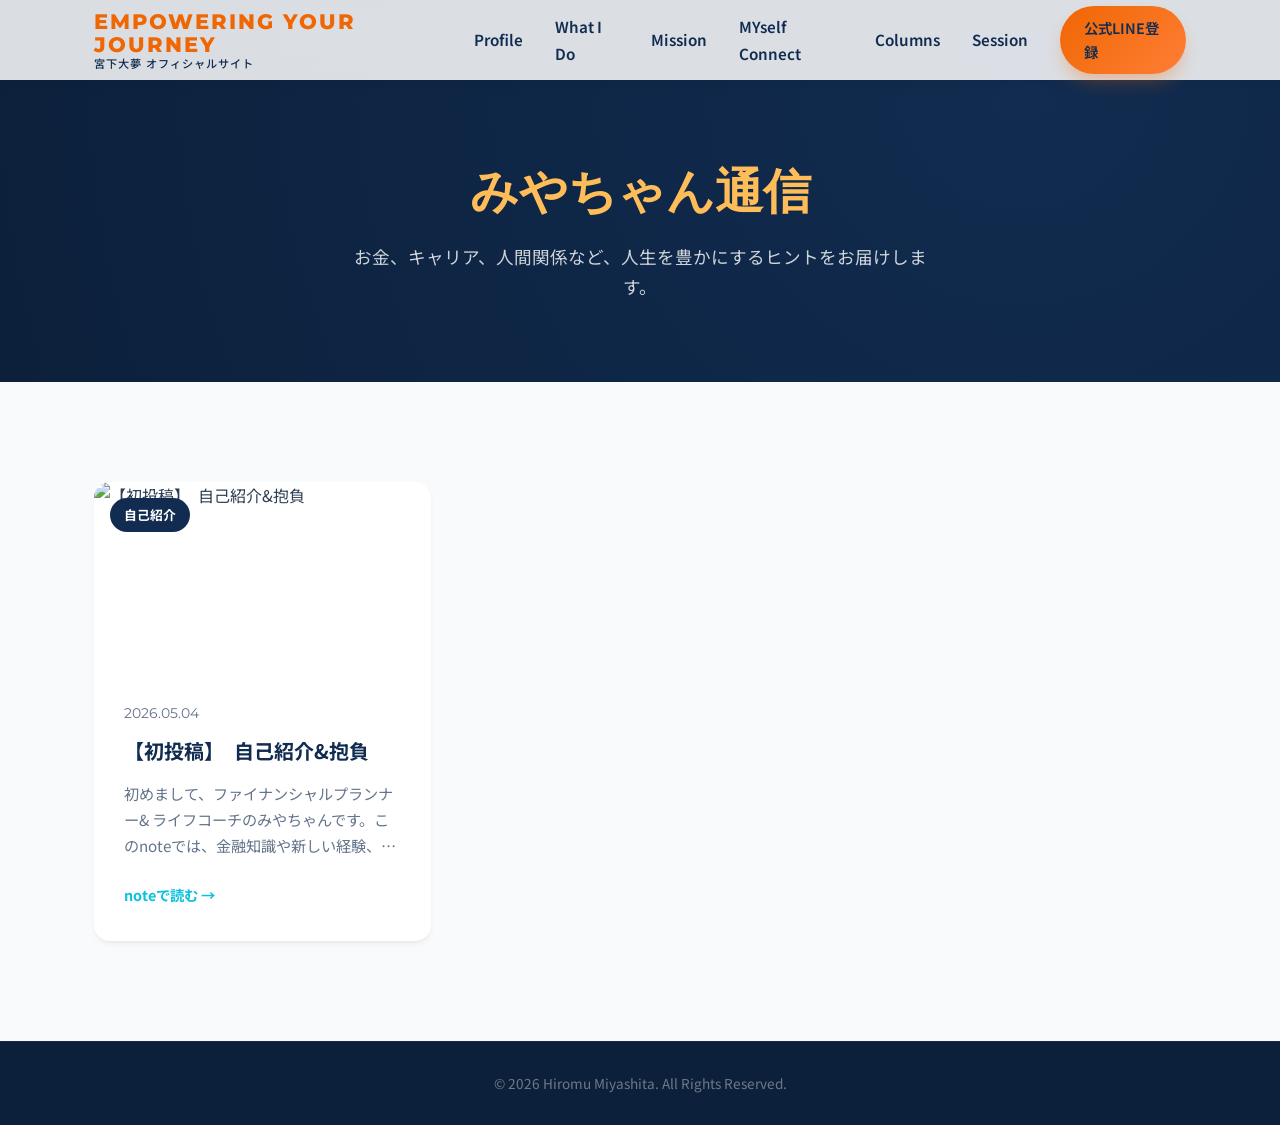
==== notes.html @ ce6ecb11 "Initial commit" ====
<!DOCTYPE html>
<html lang="ja">

<head>
  <meta charset="UTF-8">
  <meta name="viewport" content="width=device-width, initial-scale=1.0">
  <meta name="description"
    content="ファイナンシャル＆ライフコーチ宮下大夢の公式コラム「みやちゃん通信」。お金、キャリア、人間関係など、人生を豊かにするヒントをお届けします。">
  <title>みやちゃん通信 (Columns) | 宮下大夢</title>
  <link rel="stylesheet" href="style.css">
</head>

<body>
  <!-- --- HEADER --- -->
  <header>
    <div class="container header-container">
      <a href="index.html" class="logo">
        <span class="logo-main">EMPOWERING YOUR JOURNEY</span>
        <span class="logo-sub">宮下大夢 オフィシャルサイト</span>
      </a>
      <nav>
        <ul class="nav-links">
          <li><a href="index.html#profile">Profile</a></li>
          <li><a href="index.html#services">What I Do</a></li>
          <li><a href="index.html#mvv">Mission</a></li>
          <li><a href="index.html#myself">MYself Connect</a></li>
          <li><a href="notes.html">Columns</a></li>
          <li><a href="index.html#session">Session</a></li>
          <li><a href="https://lin.ee/aeJxuSj" target="_blank" class="btn btn-primary btn-header">公式LINE登録</a></li>
        </ul>
      </nav>
    </div>
  </header>

  <!-- --- PAGE HERO --- -->
  <section class="page-hero">
    <div class="container">
      <h1 class="page-title">みやちゃん通信</h1>
      <p class="page-subtitle">お金、キャリア、人間関係など、人生を豊かにするヒントをお届けします。</p>
    </div>
  </section>

  <!-- --- NOTES LIST SECTION --- -->
  <section class="section section-bg-light">
    <div class="container">
      <div class="notes-grid">
        <!-- Card 1 -->
        <a href="https://note.com/lfins_miyachan/n/nfc648cda6471" class="note-card" target="_blank">
          <div class="note-image-wrapper">
            <img src="https://assets.st-note.com/production/uploads/images/272771747/rectangle_large_type_2_e7031c08a350e92923733a810b26d873.png?fit=bounds&quality=85&width=1280" alt="【初投稿】　自己紹介&amp;抱負" class="note-image">
            <span class="note-category">自己紹介</span>
          </div>
          <div class="note-content">
            <div class="note-date">2026.05.04</div>
            <h3 class="note-title">【初投稿】　自己紹介&amp;抱負</h3>
            <p class="note-excerpt">初めまして、ファイナンシャルプランナー&amp; ライフコーチのみやちゃんです。このnoteでは、金融知識や新しい経験、気づきなどを発信していきます。</p>
            <span class="note-readmore">noteで読む &rarr;</span>
          </div>
        </a>
      </div>
    </div>
  </section>

  <!-- --- FOOTER --- -->
  <footer>
    <div class="container">
      <p>&copy; 2026 Hiromu Miyashita. All Rights Reserved.</p>
    </div>
  </footer>

</body>
</html>
---- style.css ----
/* ==========================================
   Hiromu Miyashita Portfolio Site Stylesheet
   ========================================== */

/* --- Google Fonts --- */
@import url('https://fonts.googleapis.com/css2?family=Montserrat:wght@400;600;800&family=Noto+Sans+JP:wght@400;500;700;900&display=swap');

/* --- Custom Properties --- */
:root {
  --color-navy: #112c50;
  --color-orange: #ef6602;
  --color-gold: #ffbd59;
  --color-teal: #0cc0df;
  --color-text-dark: #2c3e50;
  --color-text-light: #64748b;
  --color-bg-white: #ffffff;
  --color-bg-light: #f8fafc;
  --color-bg-accent: #eef2f6;
  --color-blue-gray: #d7dfe9;
  
  --font-base: 'Noto Sans JP', sans-serif;
  --font-accent: 'Montserrat', sans-serif;
  
  --container-width: 1140px;
  --transition-smooth: all 0.3s cubic-bezier(0.4, 0, 0.2, 1);
  --shadow-subtle: 0 4px 6px -1px rgb(0 0 0 / 0.05), 0 2px 4px -2px rgb(0 0 0 / 0.05);
  --shadow-medium: 0 10px 15px -3px rgb(0 0 0 / 0.08), 0 4px 6px -4px rgb(0 0 0 / 0.08);
  --shadow-premium: 0 20px 25px -5px rgb(17 44 80 / 0.08), 0 8px 10px -6px rgb(17 44 80 / 0.08);
}

/* --- Base & Reset --- */
*, *::before, *::after {
  box-sizing: border-box;
  margin: 0;
  padding: 0;
}

html {
  scroll-behavior: smooth;
}

body {
  font-family: var(--font-base);
  color: var(--color-text-dark);
  background-color: var(--color-bg-white);
  line-height: 1.7;
  overflow-x: hidden;
  -webkit-font-smoothing: antialiased;
  -moz-osx-font-smoothing: grayscale;
}

/* --- Typography --- */
h1, h2, h3, h4, h5, h6 {
  font-weight: 700;
  line-height: 1.3;
}

a {
  color: inherit;
  text-decoration: none;
  transition: var(--transition-smooth);
}

/* --- Layout Components --- */
.container {
  width: 100%;
  max-width: var(--container-width);
  margin: 0 auto;
  padding: 0 24px;
}

.section {
  padding: 100px 0;
  position: relative;
}

.section-bg-light {
  background-color: var(--color-bg-light);
}

.section-bg-navy {
  background-color: var(--color-navy);
  color: var(--color-bg-white);
}

.section-title {
  font-size: 2.5rem;
  text-align: center;
  margin-bottom: 60px;
  position: relative;
  font-family: var(--font-accent);
  text-transform: uppercase;
  letter-spacing: 1px;
}

.section-title::after {
  content: '';
  display: block;
  width: 60px;
  height: 4px;
  background-color: var(--color-orange);
  margin: 15px auto 0;
  border-radius: 2px;
}

.section-title.navy::after {
  background-color: var(--color-gold);
}

.section-subtitle {
  text-align: center;
  font-size: 1.1rem;
  color: var(--color-text-light);
  margin-top: -45px;
  margin-bottom: 60px;
}

.section-bg-navy .section-subtitle {
  color: rgba(255, 255, 255, 0.7);
}

/* --- Buttons & UI Elements --- */
.btn {
  display: inline-flex;
  align-items: center;
  justify-content: center;
  padding: 16px 36px;
  font-weight: 700;
  border-radius: 50px;
  transition: var(--transition-smooth);
  cursor: pointer;
  border: none;
  font-size: 1.05rem;
  gap: 10px;
}

.btn-primary {
  background: linear-gradient(135deg, var(--color-orange), #ff7e36);
  color: var(--color-bg-white);
  box-shadow: 0 10px 20px -5px rgba(239, 102, 2, 0.4);
}

.btn-primary:hover {
  transform: translateY(-3px);
  box-shadow: 0 15px 25px -5px rgba(239, 102, 2, 0.6);
}

.btn-line {
  background: linear-gradient(135deg, #06c755, #05b04b);
  color: var(--color-bg-white);
  box-shadow: 0 10px 20px -5px rgba(6, 199, 85, 0.4);
  font-size: 1.1rem;
  padding: 18px 45px;
}

.btn-line:hover {
  transform: translateY(-3px);
  box-shadow: 0 15px 25px -5px rgba(6, 199, 85, 0.6);
}

.btn-secondary {
  background-color: transparent;
  color: var(--color-navy);
  border: 2px solid var(--color-navy);
}

.btn-secondary:hover {
  background-color: var(--color-navy);
  color: var(--color-bg-white);
}

.section-bg-navy .btn-secondary {
  color: var(--color-bg-white);
  border-color: var(--color-bg-white);
}

.section-bg-navy .btn-secondary:hover {
  background-color: var(--color-bg-white);
  color: var(--color-navy);
}

/* --- Header Section --- */
header {
  position: fixed;
  top: 0;
  left: 0;
  right: 0;
  z-index: 1000;
  background-color: rgba(255, 255, 255, 0.85);
  backdrop-filter: blur(12px);
  -webkit-backdrop-filter: blur(12px);
  box-shadow: 0 2px 10px rgba(0, 0, 0, 0.05);
  transition: var(--transition-smooth);
}

.header-container {
  display: flex;
  align-items: center;
  justify-content: space-between;
  height: 80px;
}

.logo {
  display: flex;
  flex-direction: column;
  line-height: 1.1;
}

.logo-main {
  font-family: var(--font-accent);
  font-weight: 800;
  font-size: 1.3rem;
  letter-spacing: 2px;
  color: var(--color-orange);
}

.logo-sub {
  font-size: 0.7rem;
  font-weight: 500;
  color: var(--color-navy);
  letter-spacing: 1px;
}

.nav-links {
  display: flex;
  list-style: none;
  gap: 32px;
  align-items: center;
}

.nav-links a {
  font-size: 0.95rem;
  font-weight: 600;
  color: var(--color-navy);
}

.nav-links a:hover {
  color: var(--color-orange);
}

.nav-links .btn-header {
  padding: 10px 24px;
  font-size: 0.9rem;
}

/* --- Hero Section --- */
.hero {
  min-height: 100vh;
  display: flex;
  align-items: center;
  padding-top: 120px;
  background: radial-gradient(circle at 80% 20%, #f6f9fc 0%, #eef2f7 100%);
  position: relative;
}

.hero-grid {
  display: grid;
  grid-template-columns: 1.1fr 0.9fr;
  gap: 40px;
  align-items: center;
}

.hero-tag {
  display: inline-block;
  font-family: var(--font-accent);
  font-weight: 700;
  font-size: 0.9rem;
  letter-spacing: 3px;
  color: var(--color-navy);
  margin-bottom: 20px;
  text-transform: uppercase;
}

.hero-title {
  font-size: 3.2rem;
  color: var(--color-navy);
  margin-bottom: 24px;
  line-height: 1.25;
}

.hero-title span {
  color: var(--color-orange);
}

.hero-subtitle {
  font-size: 1.4rem;
  font-weight: 500;
  color: var(--color-text-light);
  margin-bottom: 40px;
  line-height: 1.5;
}

.hero-buttons {
  display: flex;
  gap: 20px;
}

.hero-image-wrapper {
  position: relative;
}

.hero-image-decor {
  position: absolute;
  top: -20px;
  right: -20px;
  width: 100%;
  height: 100%;
  border: 8px solid var(--color-gold);
  border-radius: 20px;
  z-index: 1;
  pointer-events: none;
}

.hero-image {
  width: 100%;
  border-radius: 20px;
  box-shadow: var(--shadow-premium);
  position: relative;
  z-index: 2;
  display: block;
}

/* --- Profile Section --- */
.profile-grid {
  display: grid;
  grid-template-columns: 0.8fr 1.2fr;
  gap: 60px;
  align-items: flex-start;
}

.profile-image-container {
  position: relative;
}

.profile-image {
  width: 100%;
  border-radius: 16px;
  box-shadow: var(--shadow-medium);
}

.profile-badge {
  position: absolute;
  bottom: -20px;
  left: 50%;
  transform: translateX(-50%);
  background-color: var(--color-teal);
  color: var(--color-bg-white);
  padding: 10px 24px;
  border-radius: 30px;
  font-weight: 700;
  font-size: 0.9rem;
  box-shadow: var(--shadow-subtle);
  white-space: nowrap;
}

.profile-bio {
  font-size: 1.05rem;
  color: var(--color-text-dark);
}

.profile-bio p {
  margin-bottom: 20px;
  text-align: justify;
}

.profile-hobbies {
  background-color: var(--color-bg-accent);
  padding: 24px;
  border-radius: 12px;
  margin-top: 30px;
  border-left: 6px solid var(--color-orange);
}

.profile-hobbies h3 {
  font-size: 1.2rem;
  color: var(--color-navy);
  margin-bottom: 12px;
}

.profile-hobbies p {
  margin-bottom: 0;
  font-size: 1rem;
  color: var(--color-text-light);
}

/* --- What I do Section --- */
.services-grid {
  display: grid;
  grid-template-columns: repeat(auto-fit, minmax(300px, 1fr));
  gap: 30px;
}

.service-card {
  background-color: var(--color-bg-white);
  padding: 40px 30px;
  border-radius: 16px;
  box-shadow: var(--shadow-subtle);
  transition: var(--transition-smooth);
  text-align: center;
  position: relative;
  overflow: hidden;
  border-top: 4px solid transparent;
}

.service-card:hover {
  transform: translateY(-8px);
  box-shadow: var(--shadow-premium);
  border-top-color: var(--color-teal);
}

.service-icon {
  width: 70px;
  height: 70px;
  margin: 0 auto 24px;
  background-color: rgba(12, 192, 223, 0.1);
  color: var(--color-teal);
  border-radius: 50%;
  display: flex;
  align-items: center;
  justify-content: center;
  transition: var(--transition-smooth);
}

.service-card:hover .service-icon {
  background-color: var(--color-teal);
  color: var(--color-bg-white);
  transform: rotateY(180deg);
}

.service-title {
  font-size: 1.3rem;
  color: var(--color-navy);
  margin-bottom: 16px;
}

.service-card p {
  font-size: 0.95rem;
  color: var(--color-text-light);
}

.services-cta {
  text-align: center;
  margin-top: 60px;
}

/* --- Mission / Vision / Value Section --- */
.mvv-cards {
  display: flex;
  flex-direction: column;
  gap: 40px;
}

.mvv-card {
  display: grid;
  grid-template-columns: 250px 1fr;
  background-color: var(--color-bg-white);
  border-radius: 16px;
  box-shadow: var(--shadow-subtle);
  overflow: hidden;
  transition: var(--transition-smooth);
}

.mvv-card:hover {
  transform: scale(1.01);
  box-shadow: var(--shadow-medium);
}

.mvv-label {
  background-color: var(--color-navy);
  color: var(--color-bg-white);
  display: flex;
  flex-direction: column;
  align-items: center;
  justify-content: center;
  padding: 30px;
  text-align: center;
}

.mvv-label h3 {
  font-family: var(--font-accent);
  font-size: 2.2rem;
  font-weight: 800;
  color: var(--color-gold);
}

.mvv-label span {
  font-size: 1rem;
  font-weight: 600;
  margin-top: 5px;
  opacity: 0.8;
}

.mvv-content {
  padding: 40px;
  display: flex;
  flex-direction: column;
  justify-content: center;
}

.mvv-quote {
  font-size: 1.5rem;
  font-weight: 700;
  color: var(--color-navy);
  margin-bottom: 16px;
  line-height: 1.4;
  border-left: 4px solid var(--color-orange);
  padding-left: 16px;
}

.mvv-description {
  font-size: 1.05rem;
  color: var(--color-text-light);
}

/* Color variations for MVV */
.mvv-card:nth-child(2) .mvv-label {
  background-color: var(--color-orange);
}
.mvv-card:nth-child(2) .mvv-label h3 {
  color: var(--color-bg-white);
}

.mvv-card:nth-child(3) .mvv-label {
  background-color: var(--color-teal);
}
.mvv-card:nth-child(3) .mvv-label h3 {
  color: var(--color-bg-white);
}

/* --- Testimonials Section --- */
.testimonials-grid {
  display: grid;
  grid-template-columns: 1fr 1fr;
  gap: 40px;
}

.testimonial-card {
  background-color: rgba(255, 255, 255, 0.05);
  border: 1px solid rgba(255, 255, 255, 0.1);
  border-radius: 16px;
  padding: 40px;
  position: relative;
  display: flex;
  flex-direction: column;
  justify-content: space-between;
}

.testimonial-quote {
  font-size: 1.25rem;
  font-weight: 700;
  line-height: 1.5;
  margin-bottom: 24px;
  color: var(--color-gold);
}

.testimonial-quote::before {
  content: "“";
  font-size: 4rem;
  font-family: serif;
  position: absolute;
  top: 10px;
  left: 20px;
  opacity: 0.15;
  color: var(--color-bg-white);
}

.testimonial-author {
  display: flex;
  align-items: center;
  gap: 16px;
}

.testimonial-avatar {
  width: 50px;
  height: 50px;
  border-radius: 50%;
  background-color: var(--color-gold);
  display: flex;
  align-items: center;
  justify-content: center;
  color: var(--color-navy);
  font-weight: 700;
  font-size: 1.2rem;
}

.testimonial-info h4 {
  font-size: 1rem;
  font-weight: 600;
}

.testimonial-info p {
  font-size: 0.85rem;
  color: rgba(255, 255, 255, 0.6);
}

.activities-container {
  margin-top: 80px;
  background-color: rgba(255, 255, 255, 0.03);
  border-radius: 16px;
  padding: 40px;
  border: 1px solid rgba(255, 255, 255, 0.05);
}

.activities-title {
  font-size: 1.5rem;
  text-align: center;
  color: var(--color-gold);
  margin-bottom: 30px;
}

.activities-list {
  display: grid;
  grid-template-columns: repeat(auto-fit, minmax(220px, 1fr));
  gap: 20px;
  list-style: none;
}

.activities-list li {
  background-color: rgba(255, 255, 255, 0.05);
  padding: 16px 20px;
  border-radius: 8px;
  font-weight: 500;
  text-align: center;
  transition: var(--transition-smooth);
}

.activities-list li:hover {
  background-color: var(--color-orange);
  transform: translateY(-3px);
}

/* --- MYself Connect Section --- */
.myself-grid {
  display: grid;
  grid-template-columns: 1fr 1fr;
  gap: 60px;
  align-items: center;
}

.myself-image {
  width: 100%;
  border-radius: 16px;
  box-shadow: var(--shadow-medium);
}

.myself-title-decor {
  color: var(--color-teal);
  font-family: var(--font-accent);
  font-weight: 800;
  letter-spacing: 1px;
  margin-bottom: 8px;
  font-size: 1rem;
}

.myself-desc {
  font-size: 1.1rem;
  color: var(--color-text-dark);
  margin-bottom: 30px;
}

.myself-effects {
  background-color: var(--color-bg-accent);
  padding: 30px;
  border-radius: 16px;
}

.myself-effects h3 {
  font-size: 1.25rem;
  color: var(--color-navy);
  margin-bottom: 20px;
  display: flex;
  align-items: center;
  gap: 10px;
}

.myself-effects-list {
  list-style: none;
  display: grid;
  gap: 12px;
}

.myself-effects-list li {
  position: relative;
  padding-left: 28px;
  font-weight: 500;
}

.myself-effects-list li::before {
  content: "✓";
  position: absolute;
  left: 0;
  color: var(--color-teal);
  font-weight: 800;
  font-size: 1.1rem;
}

.myself-footer {
  margin-top: 20px;
  font-size: 0.85rem;
  color: var(--color-text-light);
}

/* --- Miyashita x MYself Connect --- */
.collab-concept {
  text-align: center;
  font-size: 1.8rem;
  font-weight: 800;
  color: var(--color-navy);
  margin-bottom: 60px;
  padding: 24px;
  background-color: var(--color-bg-light);
  border-radius: 12px;
  border-left: 6px solid var(--color-teal);
}

.collab-grid {
  display: grid;
  grid-template-columns: 1fr 1fr;
  gap: 40px;
}

.collab-box {
  background-color: var(--color-bg-white);
  padding: 40px;
  border-radius: 16px;
  box-shadow: var(--shadow-subtle);
}

.collab-box h3 {
  font-size: 1.4rem;
  color: var(--color-navy);
  margin-bottom: 24px;
  position: relative;
  padding-left: 14px;
}

.collab-box h3::before {
  content: "";
  position: absolute;
  left: 0;
  top: 4px;
  bottom: 4px;
  width: 4px;
  background-color: var(--color-orange);
}

.collab-box:nth-child(2) h3::before {
  background-color: var(--color-teal);
}

.collab-list {
  list-style: none;
  display: grid;
  gap: 16px;
}

.collab-list li {
  font-weight: 500;
  display: flex;
  align-items: flex-start;
  gap: 12px;
}

.collab-list li svg {
  flex-shrink: 0;
  margin-top: 4px;
}

.session-info {
  margin-top: 50px;
  background-color: var(--color-navy);
  color: var(--color-bg-white);
  padding: 40px;
  border-radius: 16px;
  text-align: center;
  box-shadow: var(--shadow-medium);
}

.session-info h3 {
  font-size: 1.5rem;
  margin-bottom: 16px;
  color: var(--color-gold);
}

.session-info p {
  font-size: 1.1rem;
  max-width: 800px;
  margin: 0 auto 30px;
}

.session-details {
  display: flex;
  justify-content: center;
  gap: 40px;
  flex-wrap: wrap;
}

.session-detail-item {
  background-color: rgba(255, 255, 255, 0.08);
  padding: 20px 30px;
  border-radius: 8px;
  min-width: 200px;
}

.session-detail-item h4 {
  font-size: 1.1rem;
  color: var(--color-gold);
  margin-bottom: 8px;
}

.session-detail-item p {
  font-size: 0.95rem;
  margin-bottom: 0;
}

/* --- Contact & Footer --- */
.contact-section {
  text-align: center;
  background: linear-gradient(135deg, var(--color-navy) 0%, #1e4577 100%);
  color: var(--color-bg-white);
  padding: 100px 0 60px;
}

.contact-box {
  max-width: 800px;
  margin: 0 auto;
}

.contact-logo {
  font-family: var(--font-accent);
  font-size: 1.8rem;
  font-weight: 800;
  color: var(--color-gold);
  letter-spacing: 2px;
  margin-bottom: 24px;
}

.contact-text {
  font-size: 1.3rem;
  line-height: 1.6;
  margin-bottom: 48px;
}
.contact-socials {
  margin-top: 60px;
  border-top: 1px solid rgba(255, 255, 255, 0.1);
  padding-top: 40px;
}

.social-title {
  font-size: 0.9rem;
  text-transform: uppercase;
  letter-spacing: 2px;
  margin-bottom: 20px;
  color: rgba(255, 255, 255, 0.5);
}

.social-links {
  display: flex;
  justify-content: center;
  gap: 24px;
}

.social-icon {
  width: 50px;
  height: 50px;
  border-radius: 50%;
  background-color: rgba(255, 255, 255, 0.08);
  display: flex;
  align-items: center;
  justify-content: center;
  font-size: 1.2rem;
  transition: var(--transition-smooth);
}

.social-icon:hover {
  background-color: var(--color-orange);
  transform: translateY(-5px);
}

footer {
  background-color: #0c203b;
  color: rgba(255, 255, 255, 0.4);
  padding: 30px 0;
  text-align: center;
  font-size: 0.85rem;
  border-top: 1px solid rgba(255, 255, 255, 0.05);
}

/* --- Note / Columns Section --- */
.page-hero {
  padding: 160px 0 80px;
  background: radial-gradient(circle at 80% 20%, var(--color-navy) 0%, #0c203b 100%);
  color: var(--color-bg-white);
  text-align: center;
}

.page-title {
  font-size: 3rem;
  margin-bottom: 20px;
  font-family: var(--font-accent);
  color: var(--color-gold);
}

.page-subtitle {
  font-size: 1.1rem;
  opacity: 0.8;
  max-width: 600px;
  margin: 0 auto;
}

.notes-grid {
  display: grid;
  grid-template-columns: repeat(auto-fill, minmax(320px, 1fr));
  gap: 40px;
}

.note-card {
  background-color: var(--color-bg-white);
  border-radius: 16px;
  overflow: hidden;
  box-shadow: var(--shadow-subtle);
  display: flex;
  flex-direction: column;
  transition: var(--transition-smooth);
  text-decoration: none;
  color: inherit;
  border-bottom: 4px solid transparent;
}

.note-card:hover {
  transform: translateY(-8px);
  box-shadow: var(--shadow-medium);
  border-bottom-color: var(--color-orange);
}

.note-image-wrapper {
  position: relative;
  width: 100%;
  padding-top: 56.25%; /* 16:9 Aspect Ratio */
  overflow: hidden;
}

.note-image {
  position: absolute;
  top: 0;
  left: 0;
  width: 100%;
  height: 100%;
  object-fit: cover;
  transition: transform 0.5s ease;
}

.note-card:hover .note-image {
  transform: scale(1.05);
}

.note-category {
  position: absolute;
  top: 16px;
  left: 16px;
  background-color: var(--color-navy);
  color: var(--color-bg-white);
  padding: 6px 14px;
  border-radius: 30px;
  font-size: 0.8rem;
  font-weight: 700;
  z-index: 1;
}

.note-content {
  padding: 30px;
  flex-grow: 1;
  display: flex;
  flex-direction: column;
}

.note-date {
  font-size: 0.85rem;
  color: var(--color-text-light);
  margin-bottom: 12px;
  font-family: var(--font-accent);
}

.note-title {
  font-size: 1.25rem;
  line-height: 1.4;
  margin-bottom: 16px;
  color: var(--color-navy);
  transition: var(--transition-smooth);
}

.note-card:hover .note-title {
  color: var(--color-orange);
}

.note-excerpt {
  font-size: 0.95rem;
  color: var(--color-text-light);
  margin-bottom: 24px;
  flex-grow: 1;
  display: -webkit-box;
  -webkit-line-clamp: 3;
  -webkit-box-orient: vertical;
  overflow: hidden;
}

.note-readmore {
  font-size: 0.9rem;
  font-weight: 700;
  color: var(--color-teal);
  align-self: flex-start;
  transition: var(--transition-smooth);
}

.note-card:hover .note-readmore {
  color: var(--color-orange);
}

/* Pagination */
.pagination {
  display: flex;
  justify-content: center;
  align-items: center;
  gap: 12px;
  margin-top: 60px;
}

.page-link {
  display: inline-flex;
  align-items: center;
  justify-content: center;
  width: 40px;
  height: 40px;
  border-radius: 50%;
  background-color: var(--color-bg-white);
  color: var(--color-navy);
  font-weight: 600;
  box-shadow: var(--shadow-subtle);
  transition: var(--transition-smooth);
}

.page-link:hover {
  background-color: var(--color-bg-accent);
  color: var(--color-orange);
}

.page-link.active {
  background-color: var(--color-navy);
  color: var(--color-bg-white);
}

.page-link.next {
  width: auto;
  padding: 0 20px;
  border-radius: 20px;
}

/* Preview Section in Home */
.notes-preview-section {
  padding: 100px 0;
  background-color: var(--color-bg-light);
}

.notes-preview-cta {
  text-align: center;
  margin-top: 50px;
}

/* --- Responsive Adaptations --- */
@media (max-width: 992px) {
  .hero-grid {
    grid-template-columns: 1fr;
    text-align: center;
    gap: 50px;
  }
  
  .hero-image-wrapper {
    max-width: 500px;
    margin: 0 auto;
  }
  
  .hero-buttons {
    justify-content: center;
  }
  
  .profile-grid {
    grid-template-columns: 1fr;
    gap: 40px;
  }
  
  .profile-image-container {
    max-width: 400px;
    margin: 0 auto;
  }
  
  .mvv-card {
    grid-template-columns: 1fr;
  }
  
  .mvv-label {
    padding: 40px;
  }
  
  .testimonials-grid {
    grid-template-columns: 1fr;
  }
  
  .myself-grid {
    grid-template-columns: 1fr;
    gap: 40px;
  }
  
  .collab-grid {
    grid-template-columns: 1fr;
  }
}

@media (max-width: 768px) {
  .section {
    padding: 70px 0;
  }
  
  .hero-title {
    font-size: 2.3rem;
  }
  
  .hero-subtitle {
    font-size: 1.15rem;
  }
  
  .hero-buttons {
    flex-direction: column;
    align-items: stretch;
    width: 100%;
    max-width: 320px;
    margin: 0 auto;
  }
  
  .nav-links {
    display: none; /* In a real app, a hamburger menu would be added here */
  }
  
  .section-title {
    font-size: 2rem;
    margin-bottom: 40px;
  }
  
  .contact-text {
    font-size: 1.1rem;
  }
  
  .session-details {
    flex-direction: column;
    align-items: stretch;
  }
}
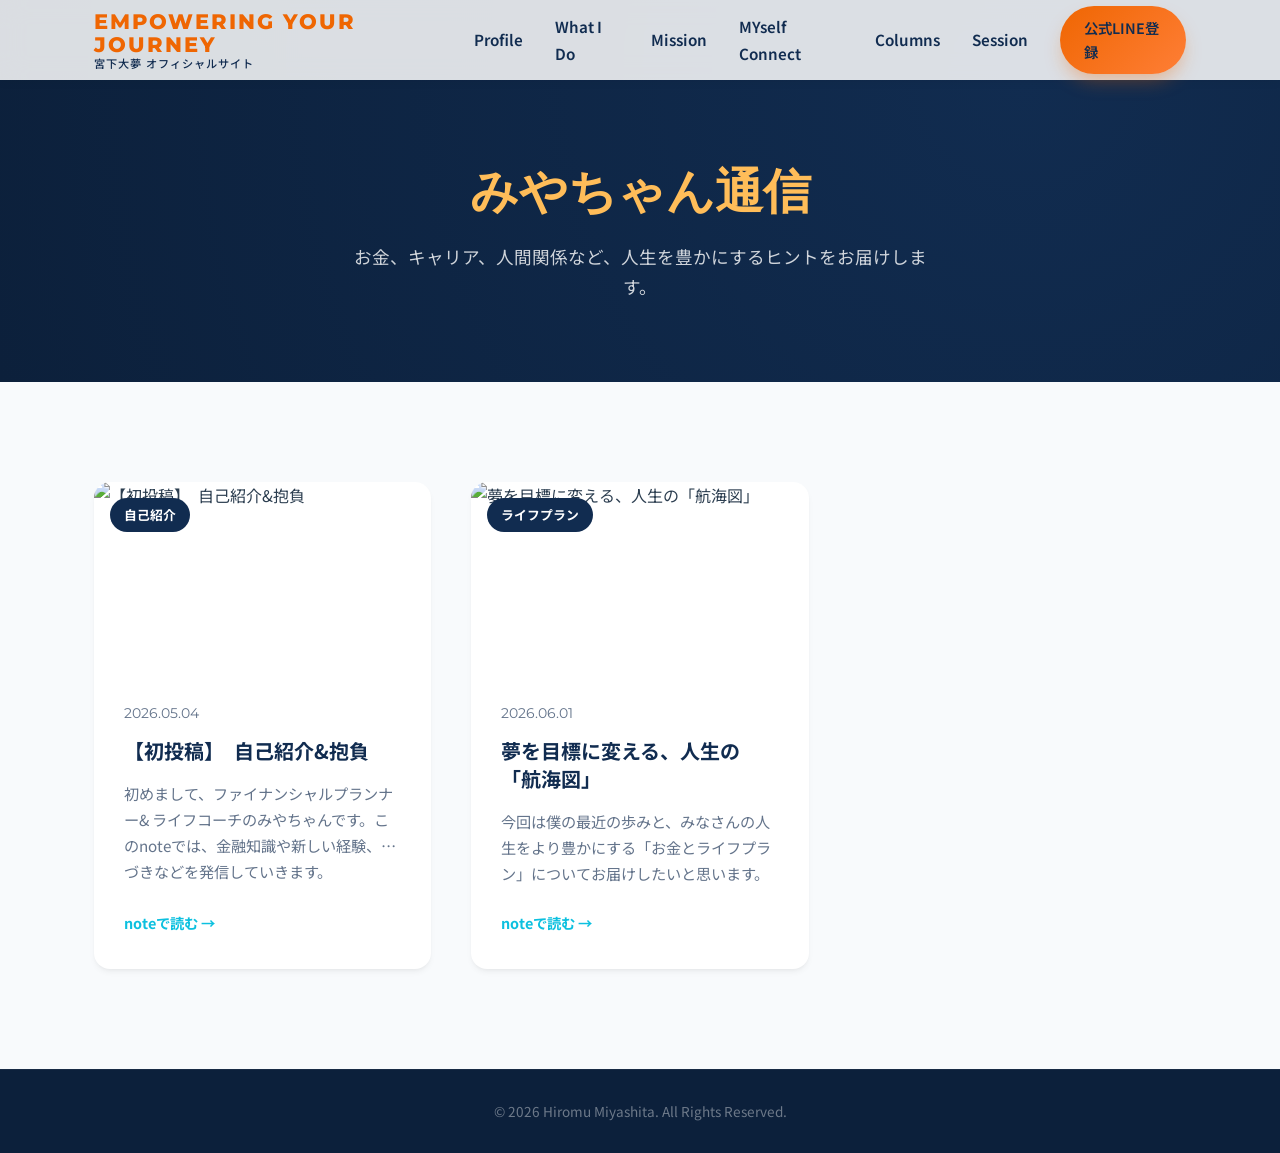
==== commit 6e6f0663: "feat: add second note article to columns section" ====
--- a/notes.html
+++ b/notes.html
@@ -57,6 +57,20 @@
             <span class="note-readmore">noteで読む &rarr;</span>
           </div>
         </a>
+
+        <!-- Card 2 -->
+        <a href="https://note.com/lfins_miyachan/n/n11ea39b8c2f6" class="note-card" target="_blank">
+          <div class="note-image-wrapper">
+            <img src="https://assets.st-note.com/production/uploads/images/281484627/rectangle_large_type_2_170e4d975d2764b32be22bb430e1d041.png?fit=bounds&quality=85&width=1280" alt="夢を目標に変える、人生の「航海図」" class="note-image">
+            <span class="note-category">ライフプラン</span>
+          </div>
+          <div class="note-content">
+            <div class="note-date">2026.06.01</div>
+            <h3 class="note-title">夢を目標に変える、人生の「航海図」</h3>
+            <p class="note-excerpt">今回は僕の最近の歩みと、みなさんの人生をより豊かにする「お金とライフプラン」についてお届けしたいと思います。</p>
+            <span class="note-readmore">noteで読む &rarr;</span>
+          </div>
+        </a>
       </div>
     </div>
   </section>
